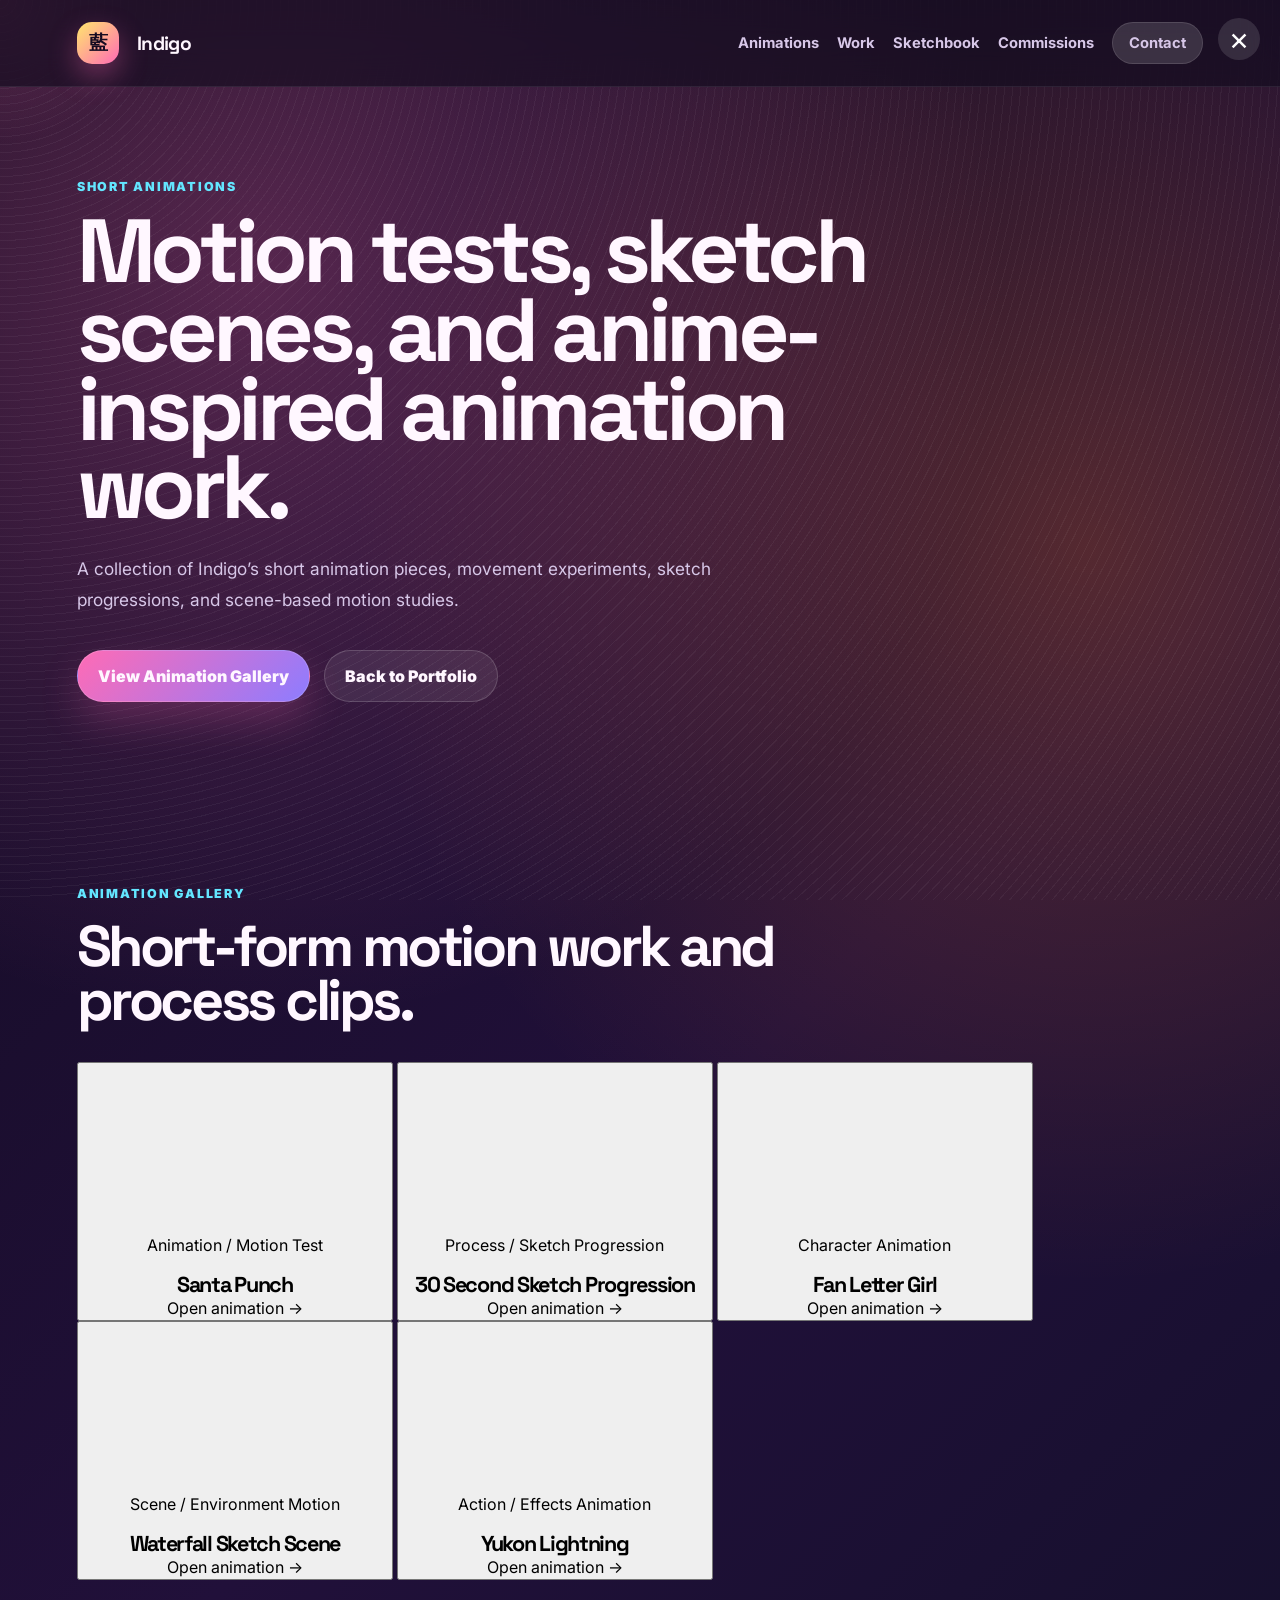
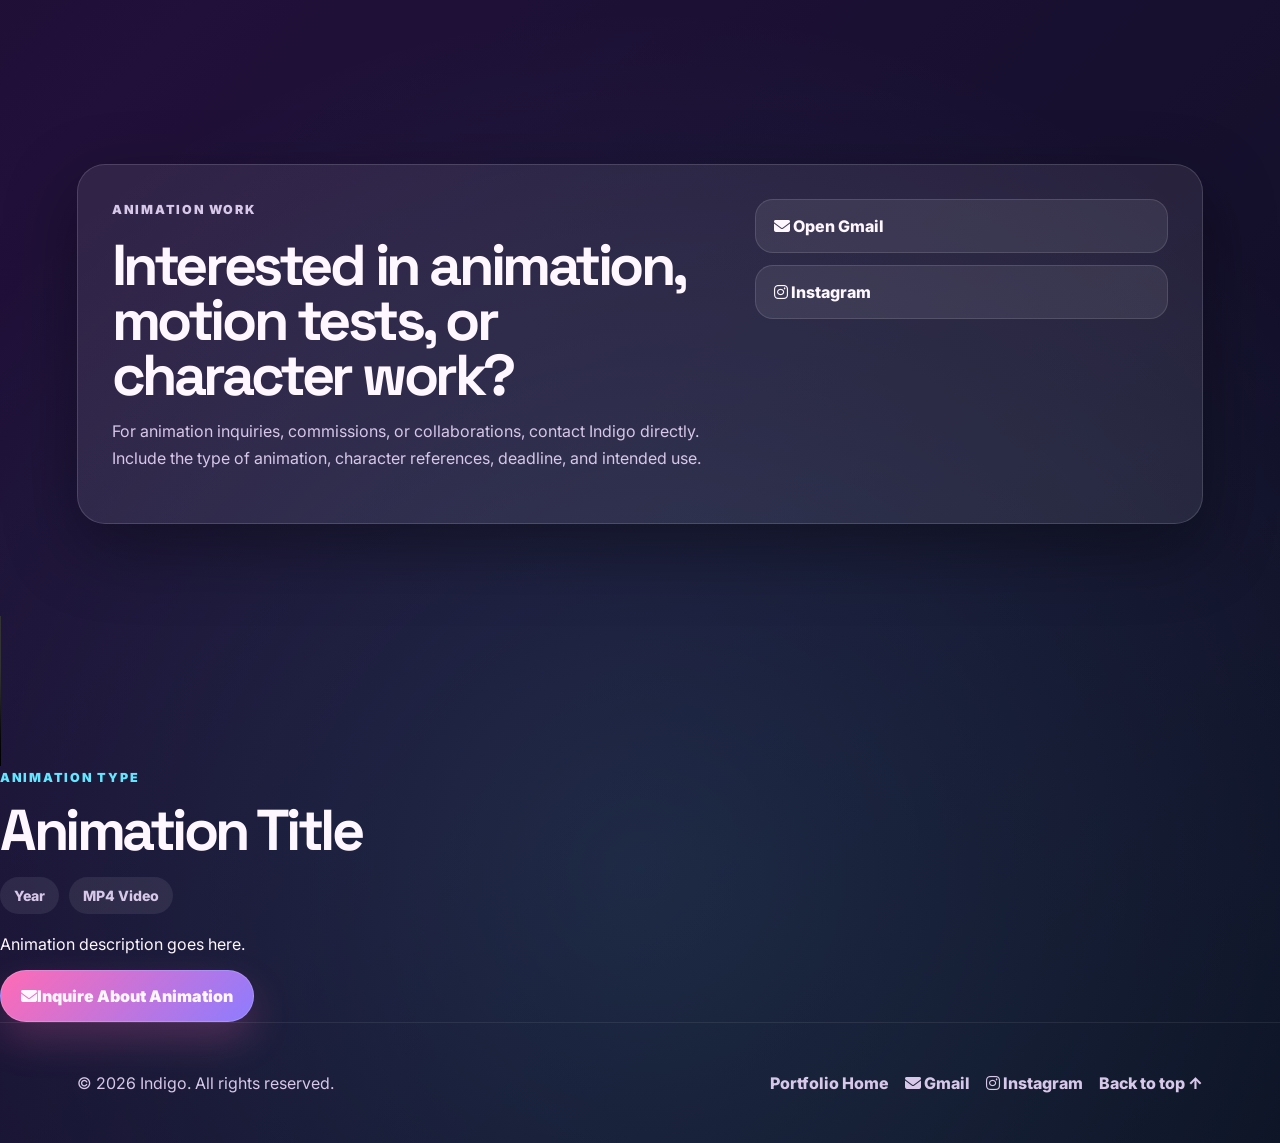
==== animations.html @ a5b96f54 "Add files via upload" ====
<!DOCTYPE html>
<html lang="en">
<head>
  <meta charset="UTF-8" />
  <meta name="viewport" content="width=device-width, initial-scale=1.0" />

  <title>Indigo | Short Animations</title>

  <link rel="preconnect" href="https://fonts.googleapis.com">
  <link rel="preconnect" href="https://fonts.gstatic.com" crossorigin>

  <link href="https://fonts.googleapis.com/css2?family=Inter:wght@400;500;700;900&family=Space+Grotesk:wght@500;700&display=swap" rel="stylesheet">

  <link rel="stylesheet" href="https://cdnjs.cloudflare.com/ajax/libs/font-awesome/6.5.1/css/all.min.css">

  <link rel="stylesheet" href="style.css" />
</head>

<body>
  <div class="cursor-glow"></div>
  <div class="grain"></div>

  <header class="site-header">
    <a href="index.html#top" class="brand" aria-label="Indigo home">
      <span class="brand-mark">藍</span>
      <span>Indigo</span>
    </a>

    <button class="menu-toggle" aria-label="Open navigation" aria-expanded="false">
      <span></span>
      <span></span>
    </button>

    <nav class="nav-links">
      <a href="animations.html">Animations</a>
      <a href="index.html#work">Work</a>
      <a href="index.html#sketchbook">Sketchbook</a>
      <a href="index.html#commissions">Commissions</a>
      <a href="index.html#info" class="pill-link">Contact</a>
    </nav>
  </header>

  <main id="top">

    <section class="page-hero section-pad">
      <div class="page-hero-copy reveal">
        <p class="eyebrow">Short Animations</p>
        <h1>Motion tests, sketch scenes, and anime-inspired animation work.</h1>

        <p class="hero-text">
          A collection of Indigo’s short animation pieces, movement experiments,
          sketch progressions, and scene-based motion studies.
        </p>

        <div class="hero-actions">
          <a href="#animations" class="button primary">View Animation Gallery</a>
          <a href="index.html" class="button ghost">Back to Portfolio</a>
        </div>
      </div>
    </section>

    <section id="animations" class="animations-section section-pad">
      <div class="section-heading reveal">
        <p class="eyebrow">Animation Gallery</p>
        <h2>Short-form motion work and process clips.</h2>
      </div>

      <div class="animation-grid">

        <button
          class="animation-card reveal"
          data-video="videos/SANTAPUNCH_Indigo_Final.mp4"
          data-title="Santa Punch"
          data-type="Animation / Motion Test"
          data-year="2025"
          data-description="A short action-focused animation built around impact, timing, and character energy."
        >
          <div class="animation-video-wrap">
            <video class="animation-preview" autoplay muted loop playsinline preload="metadata">
              <source src="videos/SANTAPUNCH_Indigo_Final.mp4" type="video/mp4">
            </video>
          </div>

          <div class="animation-info">
            <p>Animation / Motion Test</p>
            <h3>Santa Punch</h3>
            <span>Open animation →</span>
          </div>
        </button>

        <button
          class="animation-card reveal"
          data-video="videos/30sec_Sketch_Progression.mp4"
          data-title="30 Second Sketch Progression"
          data-type="Process / Sketch Progression"
          data-year="2025"
          data-description="A short progress clip showing how a sketch develops through motion and visual buildup."
        >
          <div class="animation-video-wrap">
            <video class="animation-preview" autoplay muted loop playsinline preload="metadata">
              <source src="videos/30sec_Sketch_Progression.mp4" type="video/mp4">
            </video>
          </div>

          <div class="animation-info">
            <p>Process / Sketch Progression</p>
            <h3>30 Second Sketch Progression</h3>
            <span>Open animation →</span>
          </div>
        </button>

        <button
          class="animation-card reveal"
          data-video="videos/MePachifront_FanLetterGirl.mp4"
          data-title="Fan Letter Girl"
          data-type="Character Animation"
          data-year="2025"
          data-description="A character-focused animation clip centered on expression, timing, and visual storytelling."
        >
          <div class="animation-video-wrap">
            <video class="animation-preview" autoplay muted loop playsinline preload="metadata">
              <source src="videos/MePachifront_FanLetterGirl.mp4" type="video/mp4">
            </video>
          </div>

          <div class="animation-info">
            <p>Character Animation</p>
            <h3>Fan Letter Girl</h3>
            <span>Open animation →</span>
          </div>
        </button>

        <button
          class="animation-card reveal"
          data-video="videos/Waterfall_Sketch_Scene.mp4"
          data-title="Waterfall Sketch Scene"
          data-type="Scene / Environment Motion"
          data-year="2025"
          data-description="A scene-based motion study using environment, atmosphere, and sketch-style movement."
        >
          <div class="animation-video-wrap">
            <video class="animation-preview" autoplay muted loop playsinline preload="metadata">
              <source src="videos/Waterfall_Sketch_Scene.mp4" type="video/mp4">
            </video>
          </div>

          <div class="animation-info">
            <p>Scene / Environment Motion</p>
            <h3>Waterfall Sketch Scene</h3>
            <span>Open animation →</span>
          </div>
        </button>

        <button
          class="animation-card reveal wide-animation-card"
          data-video="videos/Yukonlightning2ndkey.mp4"
          data-title="Yukon Lightning"
          data-type="Action / Effects Animation"
          data-year="2025"
          data-description="An action and effects animation test focused on energy, timing, and dramatic movement."
        >
          <div class="animation-video-wrap">
            <video class="animation-preview" autoplay muted loop playsinline preload="metadata">
              <source src="videos/Yukonlightning2ndkey.mp4" type="video/mp4">
            </video>
          </div>

          <div class="animation-info">
            <p>Action / Effects Animation</p>
            <h3>Yukon Lightning</h3>
            <span>Open animation →</span>
          </div>
        </button>

      </div>
    </section>

    <section class="animation-cta section-pad reveal">
      <div class="info-card">
        <div>
          <p class="eyebrow">Animation Work</p>
          <h2>Interested in animation, motion tests, or character work?</h2>

          <p>
            For animation inquiries, commissions, or collaborations, contact Indigo directly.
            Include the type of animation, character references, deadline, and intended use.
          </p>
        </div>

        <div class="contact-panel">
          <a href="https://mail.google.com/mail/?view=cm&amp;fs=1&amp;to=indigoblade609@gmail.com&amp;su=Animation%20Inquiry%20for%20Indigo" target="_blank" rel="noopener noreferrer">
            <i class="fa-solid fa-envelope"></i>
            <span>Open Gmail</span>
          </a>

          <a href="https://www.instagram.com/indigo_jp/" target="_blank" rel="noopener noreferrer">
            <i class="fa-brands fa-instagram"></i>
            <span>Instagram</span>
          </a>
        </div>
      </div>
    </section>

  </main>

  <div class="video-modal" id="videoModal" aria-hidden="true">
    <div class="video-modal-overlay" data-close-video-modal></div>

    <div class="video-modal-content" role="dialog" aria-modal="true" aria-labelledby="videoModalTitle">
      <button class="modal-close" type="button" aria-label="Close animation" data-close-video-modal>×</button>

      <div class="video-modal-player">
        <video id="modalVideo" controls playsinline>
          <source id="modalVideoSource" src="" type="video/mp4">
          Your browser does not support the video tag.
        </video>
      </div>

      <div class="video-modal-info">
        <p class="eyebrow" id="videoModalType">Animation Type</p>
        <h2 id="videoModalTitle">Animation Title</h2>

        <div class="project-meta">
          <span id="videoModalYear">Year</span>
          <span>MP4 Video</span>
        </div>

        <p id="videoModalDescription">
          Animation description goes here.
        </p>

        <a href="https://mail.google.com/mail/?view=cm&amp;fs=1&amp;to=indigoblade609@gmail.com&amp;su=Animation%20Inquiry%20for%20Indigo" target="_blank" rel="noopener noreferrer" class="button primary">
          <i class="fa-solid fa-envelope"></i>
          Inquire About Animation
        </a>
      </div>
    </div>
  </div>

  <footer class="footer">
    <p>© 2026 Indigo. All rights reserved.</p>

    <div class="footer-links">
      <a href="index.html">Portfolio Home</a>

      <a href="https://mail.google.com/mail/?view=cm&amp;fs=1&amp;to=indigoblade609@gmail.com&amp;su=Animation%20Inquiry%20for%20Indigo" target="_blank" rel="noopener noreferrer">
        <i class="fa-solid fa-envelope"></i>
        Gmail
      </a>

      <a href="https://www.instagram.com/indigo_jp/" target="_blank" rel="noopener noreferrer">
        <i class="fa-brands fa-instagram"></i>
        Instagram
      </a>

      <a href="#top">Back to top ↑</a>
    </div>
  </footer>

  <script src="script.js"></script>
</body>
</html>
---- style.css ----
:root {
  --bg: #120b1f;
  --panel: rgba(255, 255, 255, 0.08);
  --panel-strong: rgba(255, 255, 255, 0.14);
  --text: #fff7ff;
  --muted: #d7c7e8;
  --pink: #ff6bb5;
  --violet: #8d7cff;
  --cyan: #63e6ff;
  --yellow: #ffe66d;
  --orange: #ff7a1a;
  --red: #ff2e1f;
  --shadow: 0 24px 70px rgba(0, 0, 0, 0.38);
  --radius: 28px;
}

* {
  box-sizing: border-box;
}

html {
  scroll-behavior: smooth;
}

body {
  margin: 0;
  font-family: Inter, system-ui, sans-serif;
  color: var(--text);
  background:
    radial-gradient(circle at 20% 10%, rgba(255, 107, 181, 0.28), transparent 28%),
    radial-gradient(circle at 85% 20%, rgba(255, 122, 26, 0.24), transparent 30%),
    radial-gradient(circle at 50% 90%, rgba(99, 230, 255, 0.12), transparent 34%),
    linear-gradient(135deg, #120b1f 0%, #21103a 45%, #0c1022 100%);
  min-height: 100vh;
  overflow-x: hidden;
}

body.modal-open {
  overflow: hidden;
}

a {
  color: inherit;
  text-decoration: none;
}

button {
  font: inherit;
}

img {
  max-width: 100%;
}

.grain {
  position: fixed;
  inset: 0;
  pointer-events: none;
  opacity: 0.12;
  background-image: repeating-radial-gradient(
    circle at 0 0,
    rgba(255, 255, 255, 0.4) 0 1px,
    transparent 1px 8px
  );
  z-index: 1;
}

.cursor-glow {
  position: fixed;
  width: 320px;
  height: 320px;
  border-radius: 50%;
  background: radial-gradient(circle, rgba(255, 107, 181, 0.16), transparent 64%);
  pointer-events: none;
  transform: translate(-50%, -50%);
  z-index: 0;
}

.site-header {
  position: sticky;
  top: 0;
  z-index: 20;
  display: flex;
  align-items: center;
  justify-content: space-between;
  padding: 22px 6vw;
  backdrop-filter: blur(18px);
  background: rgba(18, 11, 31, 0.64);
  border-bottom: 1px solid rgba(255, 255, 255, 0.08);
}

.brand,
.nav-links {
  display: flex;
  align-items: center;
  gap: 18px;
}

.brand {
  font-family: "Space Grotesk", sans-serif;
  font-weight: 700;
  letter-spacing: -0.03em;
  font-size: 1.2rem;
}

.brand-mark {
  display: grid;
  place-items: center;
  width: 42px;
  height: 42px;
  border-radius: 15px;
  color: #160b22;
  background: linear-gradient(135deg, var(--yellow), var(--pink));
  box-shadow: 0 12px 28px rgba(255, 107, 181, 0.35);
}

.nav-links a {
  color: var(--muted);
  font-weight: 700;
  font-size: 0.92rem;
}

.nav-links a:hover {
  color: white;
}

.pill-link {
  padding: 11px 16px;
  border-radius: 999px;
  background: var(--panel-strong);
  border: 1px solid rgba(255, 255, 255, 0.12);
}

.menu-toggle {
  display: none;
}

.section-pad {
  padding: 92px 6vw;
  position: relative;
  z-index: 2;
}

.hero {
  display: grid;
  grid-template-columns: minmax(0, 1.05fr) minmax(320px, 0.95fr);
  align-items: center;
  gap: 54px;
  min-height: calc(100vh - 88px);
}

.eyebrow {
  color: var(--cyan);
  font-weight: 900;
  letter-spacing: 0.14em;
  text-transform: uppercase;
  font-size: 0.78rem;
  margin: 0 0 18px;
}

h1,
h2,
h3 {
  font-family: "Space Grotesk", sans-serif;
  letter-spacing: -0.06em;
  margin: 0;
}

h1 {
  font-size: clamp(3.2rem, 7vw, 7.5rem);
  line-height: 0.88;
  max-width: 900px;
}

h2 {
  font-size: clamp(2.1rem, 4.5vw, 4.6rem);
  line-height: 0.95;
}

h3 {
  font-size: 1.35rem;
}

.hero-text {
  color: var(--muted);
  max-width: 650px;
  line-height: 1.8;
  font-size: 1.08rem;
  margin: 26px 0 0;
}

.hero-actions {
  display: flex;
  flex-wrap: wrap;
  gap: 14px;
  margin-top: 34px;
}

.button {
  display: inline-flex;
  align-items: center;
  justify-content: center;
  padding: 15px 20px;
  border-radius: 999px;
  font-weight: 900;
  border: 1px solid rgba(255, 255, 255, 0.16);
}

.small-button {
  margin-top: 18px;
}

.button.primary {
  background: linear-gradient(135deg, var(--pink), var(--violet));
  box-shadow: 0 18px 38px rgba(255, 107, 181, 0.22);
}

.button.ghost {
  background: rgba(255, 255, 255, 0.08);
}

.hero-art {
  position: relative;
  min-height: 620px;
  display: grid;
  place-items: center;
}

.hero-art::before {
  content: "";
  position: absolute;
  width: 440px;
  height: 440px;
  border-radius: 50%;
  background: radial-gradient(circle at 35% 35%, #fff8c7, #ff7a1a 42%, #ff2e1f 72%);
  filter: blur(0.2px);
  box-shadow: 0 0 90px rgba(255, 122, 26, 0.35);
  animation: float 6s ease-in-out infinite;
}

.hero-image-card {
  position: relative;
  width: min(460px, 88vw);
  height: 600px;
  border-radius: 48px;
  overflow: hidden;
  background: rgba(255, 255, 255, 0.08);
  border: 1px solid rgba(255, 255, 255, 0.22);
  box-shadow: var(--shadow);
  transform: rotate(2deg);
}

.hero-image-card img {
  width: 100%;
  height: 100%;
  object-fit: cover;
  display: block;
}

/* Shared sections */

.section-heading {
  max-width: 860px;
  margin-bottom: 34px;
}

.featured-card,
.info-card {
  display: grid;
  grid-template-columns: auto 1fr;
  gap: 24px;
  align-items: center;
  padding: 34px;
  border-radius: var(--radius);
  background: var(--panel);
  border: 1px solid rgba(255, 255, 255, 0.14);
  box-shadow: var(--shadow);
}

.featured-card p,
.info-card p,
.project-info p,
.service-card p,
.modal-info p,
.video-copy p {
  color: var(--muted);
  line-height: 1.7;
}

/* Video reel */

.video-feature-card {
  display: grid;
  grid-template-columns: minmax(0, 1.2fr) minmax(280px, 0.8fr);
  gap: 28px;
  align-items: center;
  padding: 24px;
  border-radius: 34px;
  background: var(--panel);
  border: 1px solid rgba(255, 255, 255, 0.14);
  box-shadow: var(--shadow);
}

.video-wrap {
  border-radius: 26px;
  overflow: hidden;
  background: #111;
  border: 1px solid rgba(255, 255, 255, 0.12);
  aspect-ratio: 16 / 9;
}

.video-wrap video {
  width: 100%;
  height: 100%;
  display: block;
  object-fit: cover;
  background: #111;
}

.video-copy {
  padding: 12px;
}

/* Work section */

.filter-row {
  display: flex;
  flex-wrap: wrap;
  gap: 12px;
  margin: 26px 0 42px;
}

.filter-btn {
  border: 1px solid rgba(255, 255, 255, 0.14);
  background: rgba(255, 255, 255, 0.08);
  color: var(--text);
  border-radius: 999px;
  padding: 11px 16px;
  cursor: pointer;
  font-weight: 800;
}

.filter-btn.active {
  background: var(--text);
  color: #160b22;
}

.work-group {
  margin-top: 58px;
}

.work-group:first-of-type {
  margin-top: 0;
}

.work-group.group-hidden {
  display: none;
}

.work-group-heading {
  margin-bottom: 22px;
}

.work-group-heading h3 {
  font-size: clamp(1.7rem, 3vw, 2.6rem);
}

.portfolio-grid {
  display: grid;
  grid-template-columns: repeat(3, minmax(0, 1fr));
  gap: 22px;
}

.project-card {
  display: block;
  text-align: left;
  color: var(--text);
  border-radius: var(--radius);
  overflow: hidden;
  background: rgba(255, 255, 255, 0.07);
  border: 1px solid rgba(255, 255, 255, 0.12);
  box-shadow: 0 16px 44px rgba(0, 0, 0, 0.2);
  transition: transform 0.25s ease, border-color 0.25s ease;
  cursor: pointer;
  padding: 0;
}

.project-card:hover {
  transform: translateY(-8px);
  border-color: rgba(255, 255, 255, 0.28);
}

.thumb {
  min-height: 420px;
  position: relative;
  overflow: hidden;
  background: #111;
}

.image-thumb img {
  width: 100%;
  height: 100%;
  min-height: 420px;
  object-fit: cover;
  display: block;
  transition: transform 0.35s ease;
}

.sketch-thumb img {
  object-fit: contain;
  background: #f7f7f7;
}

.wide-thumb img {
  object-fit: cover;
}

.project-card:hover .image-thumb img {
  transform: scale(1.05);
}

.project-info {
  padding: 22px;
}

.project-info p {
  margin: 0 0 5px;
  font-size: 0.88rem;
}

.project-info span {
  display: inline-block;
  margin-top: 12px;
  color: var(--cyan);
  font-weight: 900;
  font-size: 0.9rem;
}

/* Commissions */

.service-grid {
  display: grid;
  grid-template-columns: repeat(4, minmax(0, 1fr));
  gap: 18px;
}

.service-card {
  padding: 26px;
  border-radius: var(--radius);
  background: var(--panel);
  border: 1px solid rgba(255, 255, 255, 0.12);
  box-shadow: 0 16px 44px rgba(0, 0, 0, 0.18);
}

.service-card h3 {
  margin-bottom: 12px;
}

.service-card p {
  margin: 0;
}

/* Info */

.info-card {
  grid-template-columns: 1.2fr 0.8fr;
  align-items: start;
}

.info-card p {
  max-width: 760px;
}

.contact-panel {
  display: grid;
  gap: 12px;
}

.contact-panel a {
  padding: 16px 18px;
  border-radius: 18px;
  background: rgba(255, 255, 255, 0.08);
  border: 1px solid rgba(255, 255, 255, 0.12);
  font-weight: 800;
  transition: background 0.25s ease, transform 0.25s ease;
}

.contact-panel a:hover {
  background: rgba(255, 255, 255, 0.16);
  transform: translateX(5px);
}

.contact-panel a[aria-disabled="true"] {
  opacity: 0.55;
  cursor: default;
}

/* Modal */

.modal {
  position: fixed;
  inset: 0;
  z-index: 100;
  display: none;
  padding: 28px;
}

.modal.open {
  display: grid;
  place-items: center;
}

.modal-overlay {
  position: absolute;
  inset: 0;
  background: rgba(5, 3, 12, 0.78);
  backdrop-filter: blur(10px);
}

.modal-content {
  position: relative;
  z-index: 101;
  width: min(1120px, 96vw);
  max-height: 90vh;
  overflow: auto;
  display: grid;
  grid-template-columns: 1.05fr 0.95fr;
  gap: 28px;
  padding: 24px;
  border-radius: 34px;
  background: rgba(24, 14, 42, 0.96);
  border: 1px solid rgba(255, 255, 255, 0.16);
  box-shadow: var(--shadow);
}

.modal-close {
  position: absolute;
  right: 20px;
  top: 18px;
  z-index: 102;
  width: 42px;
  height: 42px;
  border: 0;
  border-radius: 50%;
  cursor: pointer;
  background: rgba(255, 255, 255, 0.12);
  color: white;
  font-size: 2rem;
  line-height: 1;
}

.modal-image-wrap {
  border-radius: 26px;
  overflow: hidden;
  background: #111;
  max-height: 78vh;
}

.modal-image-wrap img {
  width: 100%;
  height: 100%;
  max-height: 78vh;
  object-fit: contain;
  display: block;
  background: #111;
}

.modal-info {
  align-self: center;
  padding: 20px;
}

.project-meta {
  display: flex;
  flex-wrap: wrap;
  gap: 10px;
  margin: 20px 0;
}

.project-meta span {
  padding: 10px 14px;
  border-radius: 999px;
  background: rgba(255, 255, 255, 0.08);
  color: var(--muted);
  font-weight: 800;
  font-size: 0.88rem;
}

.modal-info .button {
  margin-top: 18px;
}

/* Footer */

.footer {
  position: relative;
  z-index: 2;
  display: flex;
  justify-content: space-between;
  align-items: center;
  gap: 18px;
  padding: 34px 6vw;
  color: var(--muted);
  border-top: 1px solid rgba(255, 255, 255, 0.08);
}

.footer-links {
  display: flex;
  flex-wrap: wrap;
  gap: 16px;
}

.footer-links a {
  font-weight: 800;
}

.footer-links a:hover {
  color: white;
}

/* Animation */

.reveal {
  opacity: 0;
  transform: translateY(26px);
  transition: opacity 0.75s ease, transform 0.75s ease;
}

.reveal.visible {
  opacity: 1;
  transform: translateY(0);
}

.project-card.hidden {
  display: none;
}

@keyframes float {
  50% {
    transform: translateY(-18px) scale(1.03);
  }
}

/* Responsive */

@media (max-width: 1150px) {
  .service-grid {
    grid-template-columns: repeat(2, minmax(0, 1fr));
  }

  .video-feature-card {
    grid-template-columns: 1fr;
  }
}

@media (max-width: 1050px) {
  .portfolio-grid {
    grid-template-columns: repeat(2, minmax(0, 1fr));
  }

  .modal-content {
    grid-template-columns: 1fr;
  }

  .modal-info {
    padding: 6px;
  }
}

@media (max-width: 900px) {
  .menu-toggle {
    display: grid;
    gap: 6px;
    border: 0;
    background: transparent;
    padding: 10px;
  }

  .menu-toggle span {
    width: 28px;
    height: 2px;
    background: white;
    display: block;
  }

  .nav-links {
    position: fixed;
    right: 6vw;
    top: 80px;
    display: none;
    flex-direction: column;
    align-items: flex-start;
    width: min(260px, 88vw);
    padding: 20px;
    border-radius: 22px;
    background: rgba(18, 11, 31, 0.95);
    border: 1px solid rgba(255, 255, 255, 0.12);
  }

  .nav-links.open {
    display: flex;
  }

  .hero {
    grid-template-columns: 1fr;
    padding-top: 56px;
  }

  .hero-art {
    min-height: 520px;
  }

  .hero-art::before {
    width: 330px;
    height: 330px;
  }

  .hero-image-card {
    width: min(390px, 88vw);
    height: 500px;
  }

  .info-card,
  .featured-card {
    grid-template-columns: 1fr;
  }

  .footer {
    flex-direction: column;
    align-items: flex-start;
  }
}

@media (max-width: 650px) {
  .section-pad {
    padding: 70px 5vw;
  }

  .portfolio-grid,
  .service-grid {
    grid-template-columns: 1fr;
  }

  .thumb,
  .image-thumb img {
    min-height: 460px;
  }

  h1 {
    font-size: clamp(2.7rem, 15vw, 4.2rem);
  }

  h2 {
    font-size: clamp(2rem, 12vw, 3.2rem);
  }

  .modal {
    padding: 12px;
  }

  .modal-content {
    padding: 14px;
    border-radius: 24px;
  }

  .modal-image-wrap img {
    max-height: 62vh;
  }
}
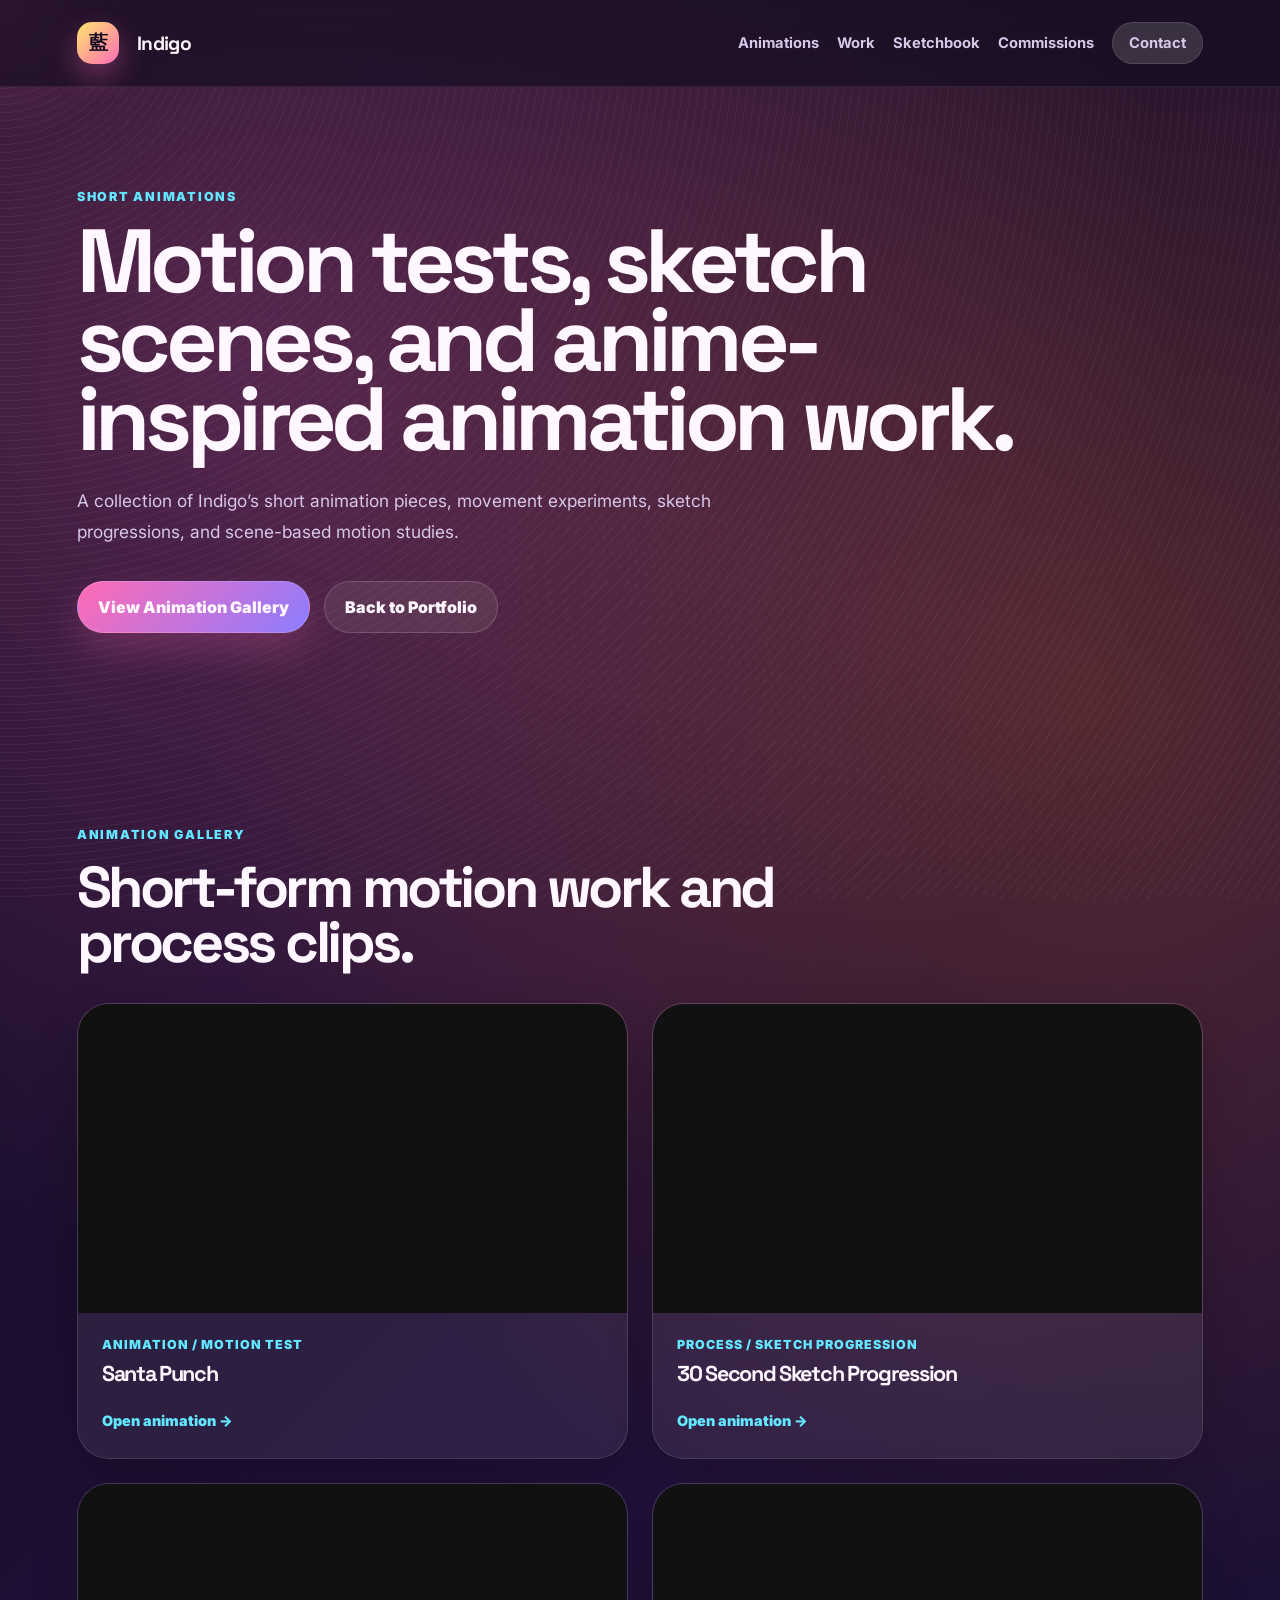
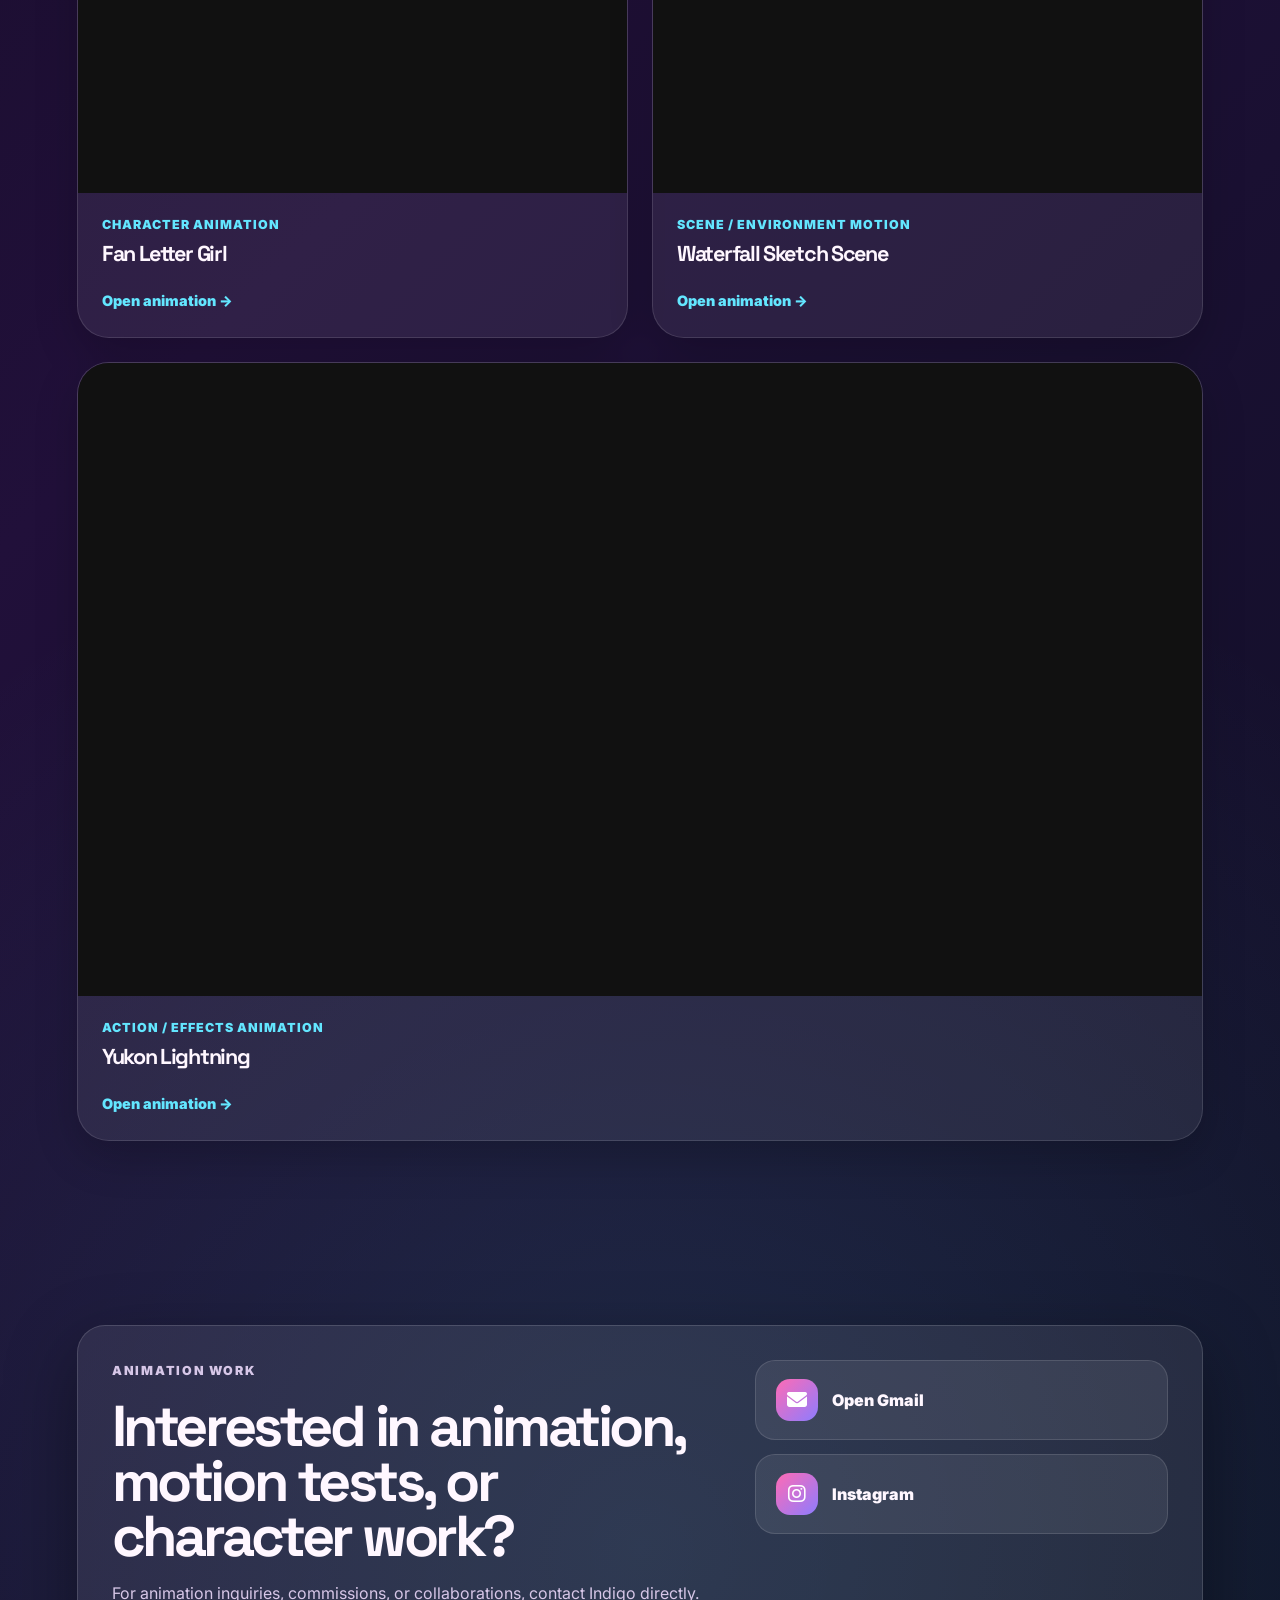
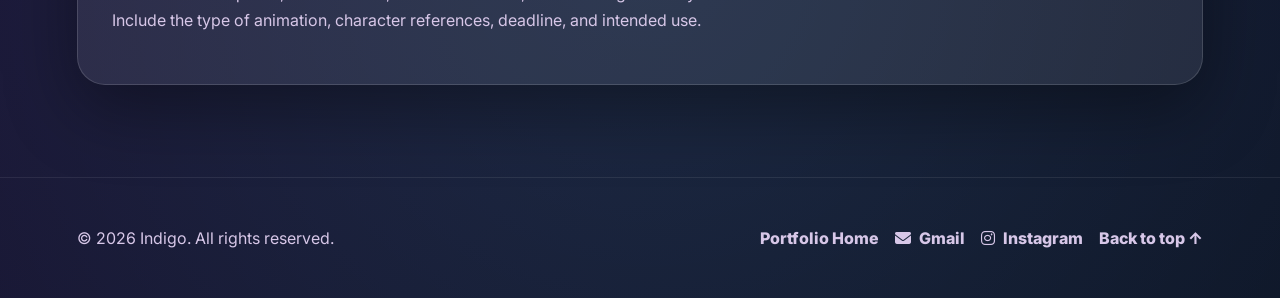
==== commit 7459954b: "animations.html" ====
--- a/animations.html
+++ b/animations.html
@@ -259,4 +259,4 @@
 
   <script src="script.js"></script>
 </body>
-</html>+</html>
--- a/style.css
+++ b/style.css
@@ -141,12 +141,18 @@
   z-index: 2;
 }
 
-.hero {
+.hero,
+.page-hero {
   display: grid;
   grid-template-columns: minmax(0, 1.05fr) minmax(320px, 0.95fr);
   align-items: center;
   gap: 54px;
   min-height: calc(100vh - 88px);
+}
+
+.page-hero {
+  grid-template-columns: 1fr;
+  min-height: 72vh;
 }
 
 .eyebrow {
@@ -169,7 +175,7 @@
 h1 {
   font-size: clamp(3.2rem, 7vw, 7.5rem);
   line-height: 0.88;
-  max-width: 900px;
+  max-width: 980px;
 }
 
 h2 {
@@ -200,6 +206,7 @@
   display: inline-flex;
   align-items: center;
   justify-content: center;
+  gap: 10px;
   padding: 15px 20px;
   border-radius: 999px;
   font-weight: 900;
@@ -282,7 +289,8 @@
 .project-info p,
 .service-card p,
 .modal-info p,
-.video-copy p {
+.video-copy p,
+.animation-info span {
   color: var(--muted);
   line-height: 1.7;
 }
@@ -369,6 +377,8 @@
   display: grid;
   grid-template-columns: repeat(3, minmax(0, 1fr));
   gap: 22px;
+  grid-auto-flow: dense;
+  align-items: start;
 }
 
 .project-card {
@@ -383,6 +393,7 @@
   transition: transform 0.25s ease, border-color 0.25s ease;
   cursor: pointer;
   padding: 0;
+  align-self: start;
 }
 
 .project-card:hover {
@@ -391,7 +402,7 @@
 }
 
 .thumb {
-  min-height: 420px;
+  height: 420px;
   position: relative;
   overflow: hidden;
   background: #111;
@@ -400,18 +411,37 @@
 .image-thumb img {
   width: 100%;
   height: 100%;
-  min-height: 420px;
+  min-height: 0;
   object-fit: cover;
   display: block;
   transition: transform 0.35s ease;
 }
 
+.sketch-thumb {
+  background: #f7f7f7;
+}
+
 .sketch-thumb img {
   object-fit: contain;
+  object-position: center center;
   background: #f7f7f7;
 }
 
-.wide-thumb img {
+.landscape-thumb img {
+  object-fit: cover;
+  object-position: center center;
+}
+
+.wide-card {
+  grid-column: span 2;
+}
+
+.wide-card .thumb {
+  height: auto;
+  aspect-ratio: 16 / 9;
+}
+
+.wide-card .image-thumb img {
   object-fit: cover;
 }
 
@@ -436,6 +466,77 @@
   font-size: 0.9rem;
 }
 
+/* Animation page */
+
+.animation-grid {
+  display: grid;
+  grid-template-columns: repeat(2, minmax(0, 1fr));
+  gap: 24px;
+  align-items: start;
+}
+
+.animation-card {
+  display: block;
+  text-align: left;
+  color: var(--text);
+  cursor: pointer;
+  padding: 0;
+  overflow: hidden;
+  border-radius: 32px;
+  background: rgba(255, 255, 255, 0.07);
+  border: 1px solid rgba(255, 255, 255, 0.12);
+  box-shadow: 0 16px 44px rgba(0, 0, 0, 0.2);
+  transition: transform 0.25s ease, border-color 0.25s ease;
+}
+
+.animation-card:hover {
+  transform: translateY(-8px);
+  border-color: rgba(255, 255, 255, 0.28);
+}
+
+.wide-animation-card {
+  grid-column: span 2;
+}
+
+.animation-video-wrap {
+  background: #111;
+  aspect-ratio: 16 / 9;
+  overflow: hidden;
+}
+
+.animation-video-wrap video {
+  width: 100%;
+  height: 100%;
+  object-fit: cover;
+  display: block;
+  background: #111;
+}
+
+.animation-info {
+  padding: 24px;
+}
+
+.animation-info p {
+  margin: 0 0 8px;
+  color: var(--cyan);
+  font-weight: 900;
+  letter-spacing: 0.08em;
+  text-transform: uppercase;
+  font-size: 0.78rem;
+}
+
+.animation-info h3 {
+  margin-bottom: 10px;
+}
+
+.animation-info span {
+  display: inline-block;
+  margin-top: 12px;
+  color: var(--cyan);
+  font-weight: 900;
+  font-size: 0.9rem;
+}
+
 /* Commissions */
 
 .service-grid {
@@ -473,29 +574,40 @@
 
 .contact-panel {
   display: grid;
-  gap: 12px;
+  gap: 14px;
 }
 
 .contact-panel a {
-  padding: 16px 18px;
-  border-radius: 18px;
+  display: flex;
+  align-items: center;
+  gap: 14px;
+  padding: 18px 20px;
+  border-radius: 20px;
   background: rgba(255, 255, 255, 0.08);
   border: 1px solid rgba(255, 255, 255, 0.12);
-  font-weight: 800;
-  transition: background 0.25s ease, transform 0.25s ease;
+  font-weight: 900;
+  transition: background 0.25s ease, transform 0.25s ease, border-color 0.25s ease;
+}
+
+.contact-panel a i {
+  width: 42px;
+  height: 42px;
+  display: grid;
+  place-items: center;
+  border-radius: 14px;
+  font-size: 1.25rem;
+  background: linear-gradient(135deg, var(--pink), var(--violet));
+  color: white;
+  flex-shrink: 0;
 }
 
 .contact-panel a:hover {
   background: rgba(255, 255, 255, 0.16);
+  border-color: rgba(255, 255, 255, 0.24);
   transform: translateX(5px);
 }
 
-.contact-panel a[aria-disabled="true"] {
-  opacity: 0.55;
-  cursor: default;
-}
-
-/* Modal */
+/* Image modal */
 
 .modal {
   position: fixed;
@@ -590,6 +702,70 @@
   margin-top: 18px;
 }
 
+/* Video modal */
+
+.video-modal {
+  position: fixed;
+  inset: 0;
+  z-index: 100;
+  display: none;
+  padding: 28px;
+}
+
+.video-modal.open {
+  display: grid;
+  place-items: center;
+}
+
+.video-modal-overlay {
+  position: absolute;
+  inset: 0;
+  background: rgba(5, 3, 12, 0.78);
+  backdrop-filter: blur(10px);
+}
+
+.video-modal-content {
+  position: relative;
+  z-index: 101;
+  width: min(1180px, 96vw);
+  max-height: 90vh;
+  overflow: auto;
+  display: grid;
+  grid-template-columns: 1.2fr 0.8fr;
+  gap: 28px;
+  padding: 24px;
+  border-radius: 34px;
+  background: rgba(24, 14, 42, 0.96);
+  border: 1px solid rgba(255, 255, 255, 0.16);
+  box-shadow: var(--shadow);
+}
+
+.video-modal-player {
+  border-radius: 26px;
+  overflow: hidden;
+  background: #111;
+  align-self: center;
+  aspect-ratio: 16 / 9;
+}
+
+.video-modal-player video {
+  width: 100%;
+  height: 100%;
+  object-fit: contain;
+  display: block;
+  background: #111;
+}
+
+.video-modal-info {
+  align-self: center;
+  padding: 20px;
+}
+
+.video-modal-info p {
+  color: var(--muted);
+  line-height: 1.7;
+}
+
 /* Footer */
 
 .footer {
@@ -611,6 +787,9 @@
 }
 
 .footer-links a {
+  display: inline-flex;
+  align-items: center;
+  gap: 8px;
   font-weight: 800;
 }
 
@@ -654,15 +833,23 @@
 }
 
 @media (max-width: 1050px) {
-  .portfolio-grid {
+  .portfolio-grid,
+  .animation-grid {
     grid-template-columns: repeat(2, minmax(0, 1fr));
   }
 
-  .modal-content {
+  .wide-card,
+  .wide-animation-card {
+    grid-column: span 2;
+  }
+
+  .modal-content,
+  .video-modal-content {
     grid-template-columns: 1fr;
   }
 
-  .modal-info {
+  .modal-info,
+  .video-modal-info {
     padding: 6px;
   }
 }
@@ -737,13 +924,26 @@
   }
 
   .portfolio-grid,
-  .service-grid {
+  .service-grid,
+  .animation-grid {
     grid-template-columns: 1fr;
   }
 
-  .thumb,
+  .wide-card,
+  .wide-animation-card {
+    grid-column: span 1;
+  }
+
+  .wide-card .thumb {
+    aspect-ratio: 4 / 3;
+  }
+
+  .thumb {
+    height: 420px;
+  }
+
   .image-thumb img {
-    min-height: 460px;
+    min-height: 0;
   }
 
   h1 {
@@ -754,11 +954,13 @@
     font-size: clamp(2rem, 12vw, 3.2rem);
   }
 
-  .modal {
+  .modal,
+  .video-modal {
     padding: 12px;
   }
 
-  .modal-content {
+  .modal-content,
+  .video-modal-content {
     padding: 14px;
     border-radius: 24px;
   }
@@ -766,4 +968,8 @@
   .modal-image-wrap img {
     max-height: 62vh;
   }
-}
+
+  .video-modal-player {
+    aspect-ratio: 16 / 9;
+  }
+}
